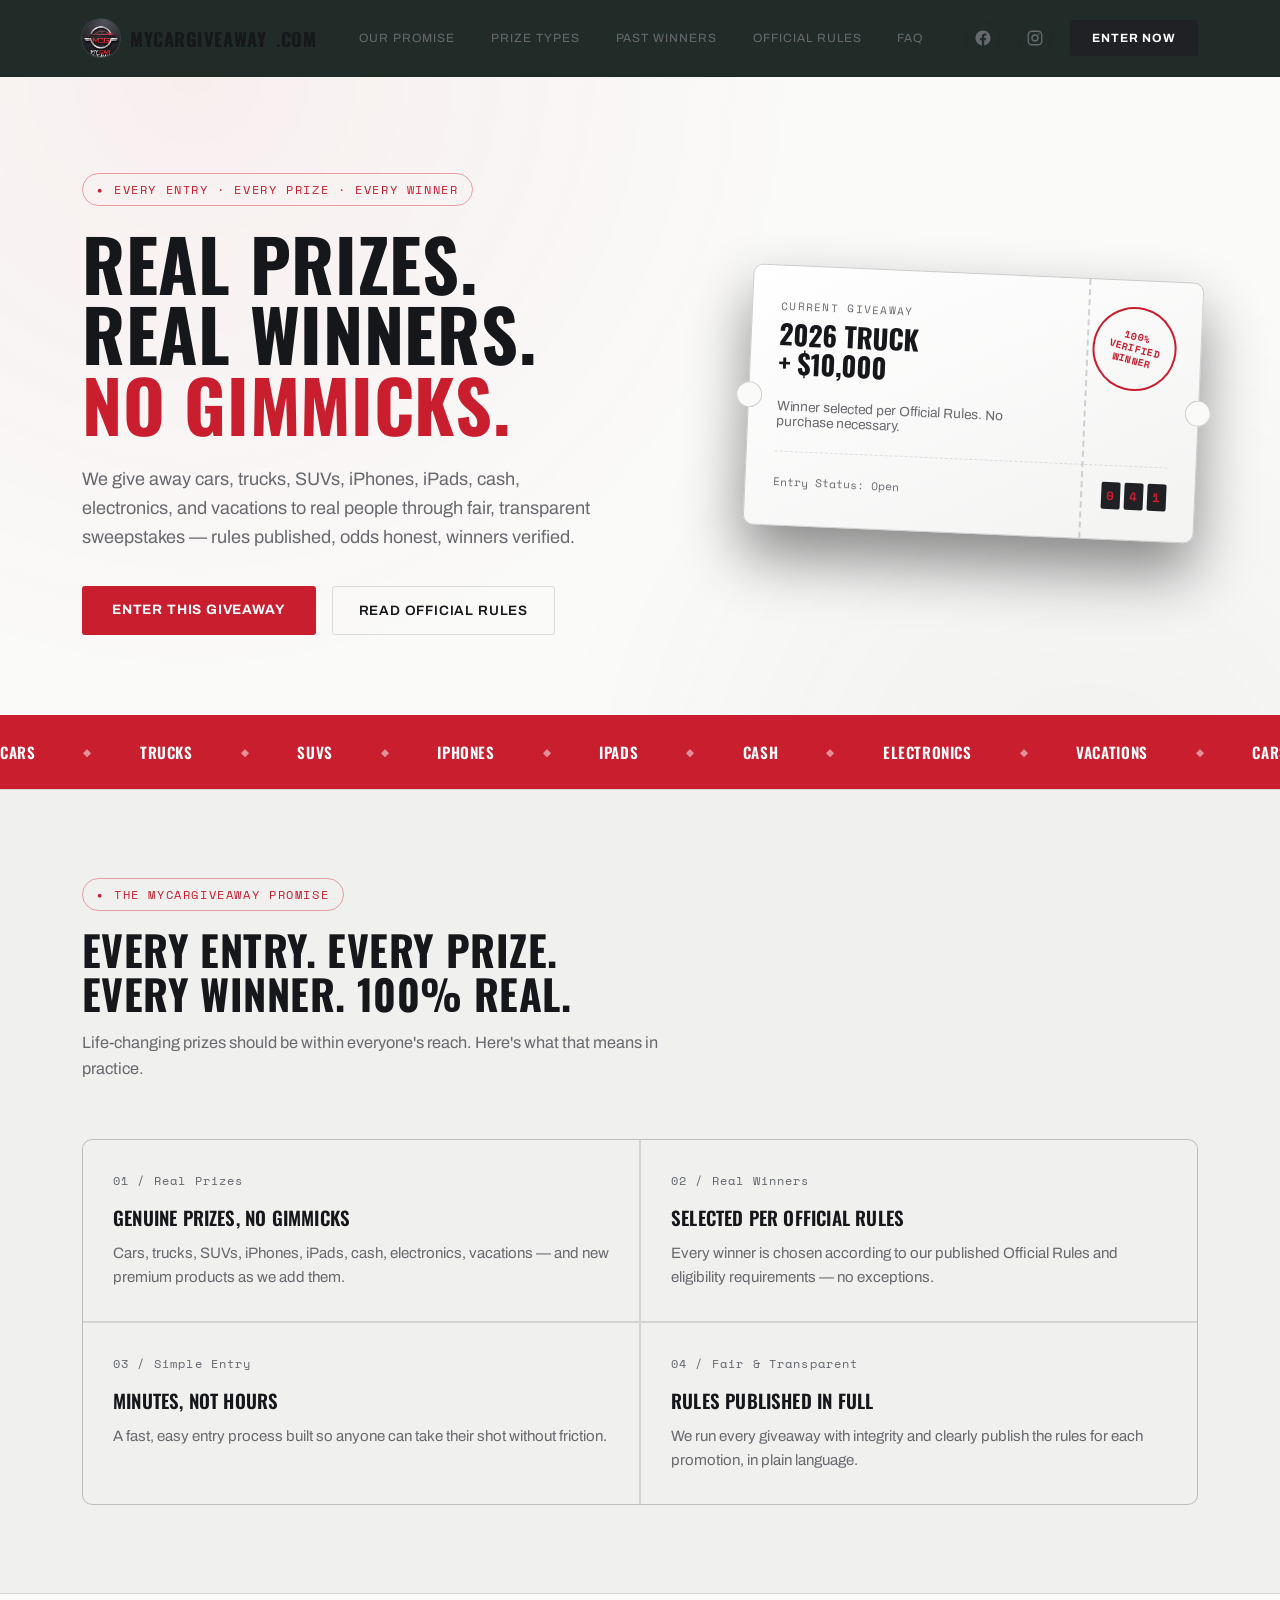
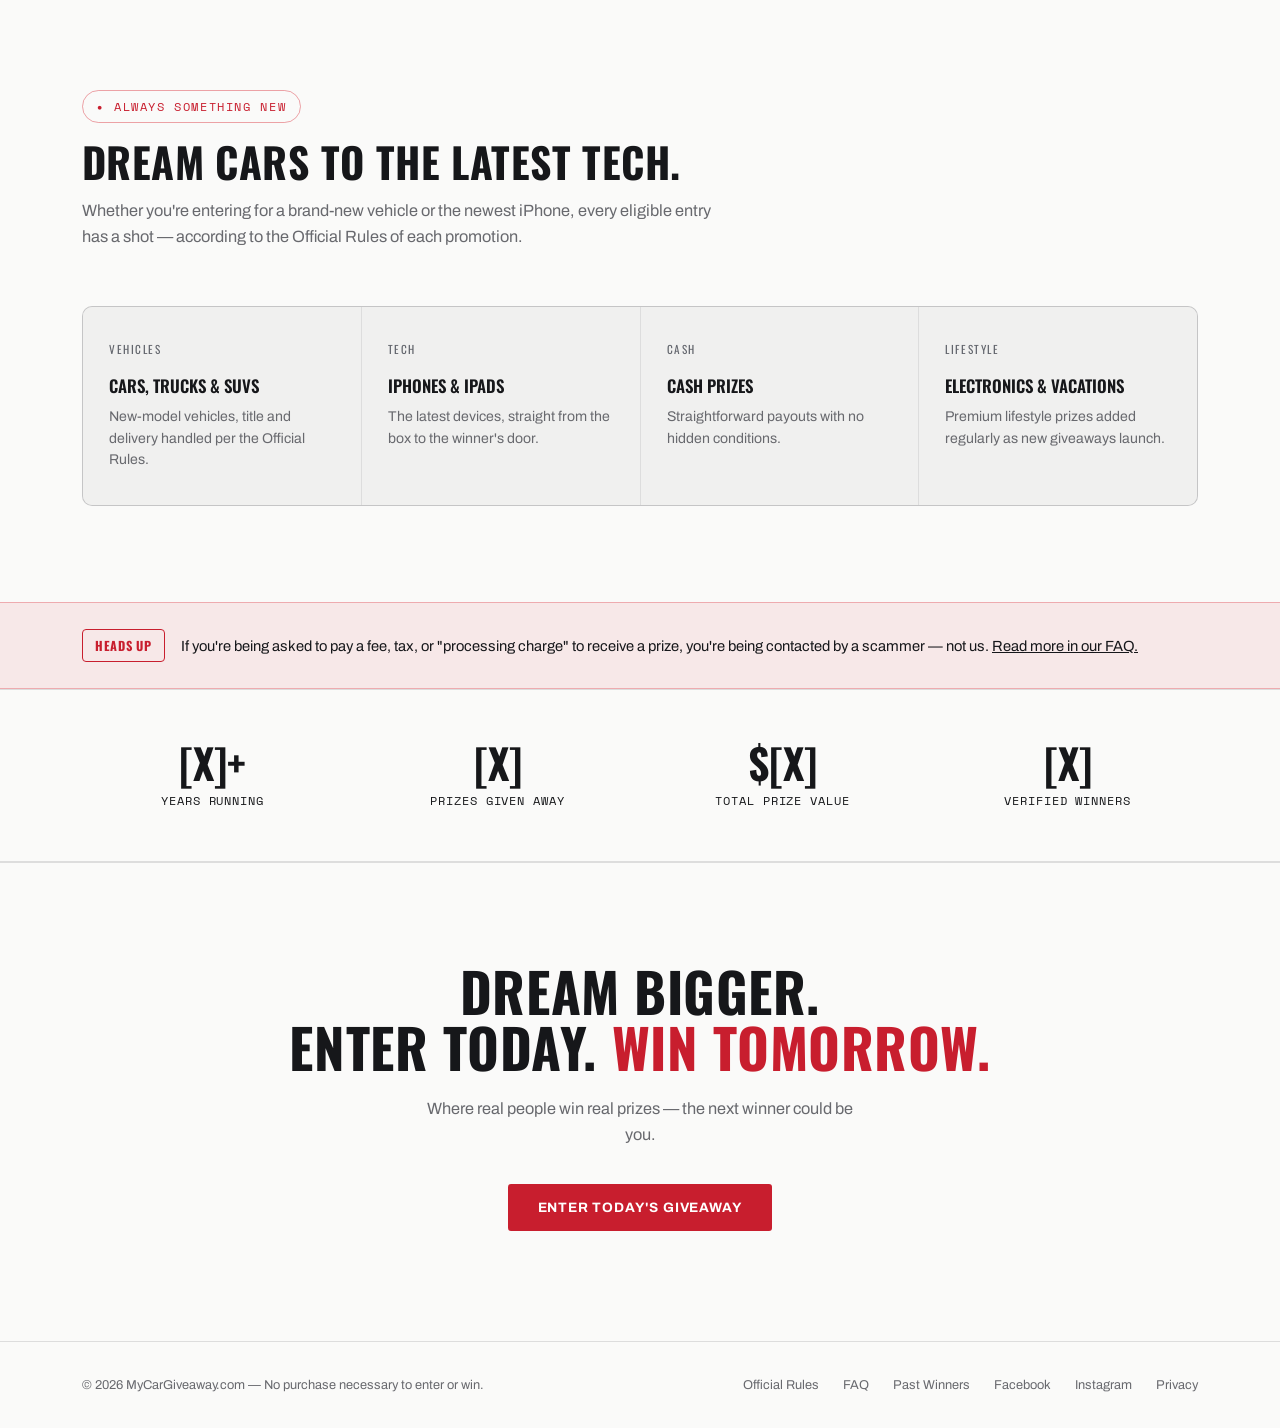
==== index.html @ fa11fb12 "Add files via upload" ====
<!DOCTYPE html>
<html lang="en">
<head>
<meta charset="UTF-8">
<meta name="viewport" content="width=device-width, initial-scale=1.0">
<title>MyCarGiveaway.com — Real Prizes. Real Winners.</title>
<link rel="preconnect" href="https://fonts.googleapis.com">
<link rel="preconnect" href="https://fonts.gstatic.com" crossorigin>
<link href="https://fonts.googleapis.com/css2?family=Oswald:wght@400;500;600;700&family=Archivo:ital,wght@0,400;0,500;0,600;0,700;1,600&family=Space+Mono:wght@400;700&display=swap" rel="stylesheet">
<link rel="stylesheet" href="style.css">
</head>
<body>

<header>
  <nav class="wrap">
    <div class="logo"><img src="logo.jpeg" alt="MyCarGiveaway.com" class="logo-img">MyCarGiveaway<span style="color:var(--brass-bright)">.com</span></div>
    <div class="navlinks">
      <a href="#promise">Our Promise</a>
      <a href="#prizes">Prize Types</a>
      <a href="past-winners.html">Past Winners</a>
      <a href="official-rules.html">Official Rules</a>
      <a href="faq.html">FAQ</a>
    </div>
    <div style="display:flex; align-items:center; gap:18px;">
      <a class="fb-icon" href="https://www.facebook.com/mycargiveaway" target="_blank" rel="noopener" aria-label="MyCarGiveaway on Facebook">
      <svg width="18" height="18" viewBox="0 0 24 24" fill="currentColor" aria-hidden="true"><path d="M22 12.06C22 6.53 17.52 2.04 12 2.04S2 6.53 2 12.06c0 5 3.66 9.15 8.44 9.94v-7.03H7.9v-2.91h2.54V9.85c0-2.51 1.49-3.9 3.77-3.9 1.09 0 2.24.2 2.24.2v2.46h-1.26c-1.24 0-1.63.77-1.63 1.56v1.87h2.78l-.44 2.91h-2.34V22c4.78-.79 8.44-4.94 8.44-9.94z"/></svg>
    </a>
      <a class="fb-icon" href="https://www.instagram.com/mycargiveaway" target="_blank" rel="noopener" aria-label="MyCarGiveaway on Instagram">
      <svg width="18" height="18" viewBox="0 0 24 24" fill="none" stroke="currentColor" stroke-width="1.8" aria-hidden="true"><rect x="3" y="3" width="18" height="18" rx="5"/><circle cx="12" cy="12" r="4"/><circle cx="17.2" cy="6.8" r="1" fill="currentColor" stroke="none"/></svg>
    </a>
      <a class="navcta" href="#enter">Enter Now</a>
    </div>
  </nav>
</header>

<section class="hero">
  <div class="wrap hero-grid">
    <div>
      <div class="eyebrow">Every entry · Every prize · Every winner</div>
      <h1 class="display">Real prizes.<br>Real winners.<br><em>No gimmicks.</em></h1>
      <p class="lede">We give away cars, trucks, SUVs, iPhones, iPads, cash, electronics, and vacations to real people through fair, transparent sweepstakes — rules published, odds honest, winners verified.</p>
      <div class="hero-ctas">
        <a class="btn-primary" href="#enter">Enter This Giveaway</a>
        <a class="btn-ghost" href="official-rules.html">Read Official Rules</a>
      </div>
    </div>

    <div class="ticket">
      <div class="perf"></div>
      <div class="ticket-top">
        <div>
          <span class="ticket-label">Current Giveaway</span>
          <div class="ticket-prize">2026 Truck<br>+ $10,000</div>
        </div>
      </div>
      <div class="ticket-stamp">100%<br>Verified<br>Winner</div>
      <p class="ticket-sub">Winner selected per Official Rules. No purchase necessary.</p>
      <div class="ticket-meta">
        <span>Entry Status: Open</span>
        <div class="odo"><span>0</span><span>4</span><span>1</span></div>
      </div>
    </div>
  </div>
</section>

<div class="strip" aria-hidden="true">
  <div class="strip-track">
    <span>Cars</span><span>Trucks</span><span>SUVs</span><span>iPhones</span><span>iPads</span><span>Cash</span><span>Electronics</span><span>Vacations</span>
    <span>Cars</span><span>Trucks</span><span>SUVs</span><span>iPhones</span><span>iPads</span><span>Cash</span><span>Electronics</span><span>Vacations</span>
  </div>
</div>

<section class="promise" id="promise">
  <div class="wrap">
    <div class="section-head">
      <div class="eyebrow">The MyCarGiveaway Promise</div>
      <h2 class="display">Every entry. Every prize.<br>Every winner. 100% real.</h2>
      <p>Life-changing prizes should be within everyone's reach. Here's what that means in practice.</p>
    </div>

    <div class="stub-grid">
      <div class="stub">
        <span class="stub-num">01 / Real Prizes</span>
        <h3>Genuine prizes, no gimmicks</h3>
        <p>Cars, trucks, SUVs, iPhones, iPads, cash, electronics, vacations — and new premium products as we add them.</p>
      </div>
      <div class="stub">
        <span class="stub-num">02 / Real Winners</span>
        <h3>Selected per Official Rules</h3>
        <p>Every winner is chosen according to our published Official Rules and eligibility requirements — no exceptions.</p>
      </div>
      <div class="stub">
        <span class="stub-num">03 / Simple Entry</span>
        <h3>Minutes, not hours</h3>
        <p>A fast, easy entry process built so anyone can take their shot without friction.</p>
      </div>
      <div class="stub">
        <span class="stub-num">04 / Fair & Transparent</span>
        <h3>Rules published in full</h3>
        <p>We run every giveaway with integrity and clearly publish the rules for each promotion, in plain language.</p>
      </div>
    </div>
  </div>
</section>

<section class="prizes" id="prizes">
  <div class="wrap">
    <div class="section-head">
      <div class="eyebrow">Always Something New</div>
      <h2 class="display">Dream cars to the latest tech.</h2>
      <p>Whether you're entering for a brand-new vehicle or the newest iPhone, every eligible entry has a shot — according to the Official Rules of each promotion.</p>
    </div>

    <div class="prize-grid">
      <div class="prize-card"><span class="glyph">Vehicles</span><h4>Cars, Trucks & SUVs</h4><p>New-model vehicles, title and delivery handled per the Official Rules.</p></div>
      <div class="prize-card"><span class="glyph">Tech</span><h4>iPhones & iPads</h4><p>The latest devices, straight from the box to the winner's door.</p></div>
      <div class="prize-card"><span class="glyph">Cash</span><h4>Cash Prizes</h4><p>Straightforward payouts with no hidden conditions.</p></div>
      <div class="prize-card"><span class="glyph">Lifestyle</span><h4>Electronics & Vacations</h4><p>Premium lifestyle prizes added regularly as new giveaways launch.</p></div>
    </div>
  </div>
</section>

<div class="scam-banner">
  <div class="wrap">
    <span class="badge">Heads up</span>
    <p>If you're being asked to pay a fee, tax, or "processing charge" to receive a prize, you're being contacted by a scammer — not us. <a href="faq.html">Read more in our FAQ.</a></p>
  </div>
</div>

<section class="stats">
  <div class="wrap stats-grid">
    <div><div class="stat-num">[X]+</div><div class="stat-label">Years running</div></div>
    <div><div class="stat-num">[X]</div><div class="stat-label">Prizes given away</div></div>
    <div><div class="stat-num">$[X]</div><div class="stat-label">Total prize value</div></div>
    <div><div class="stat-num">[X]</div><div class="stat-label">Verified winners</div></div>
  </div>
</section>

<section class="close-cta" id="enter">
  <div class="wrap">
    <h2 class="display">Dream bigger.<br>Enter today. <em>Win tomorrow.</em></h2>
    <p>Where real people win real prizes — the next winner could be you.</p>
    <a class="btn-primary" href="#">Enter Today's Giveaway</a>
  </div>
</section>

<footer id="rules">
  <div class="wrap footer-row">
    <span>© 2026 MyCarGiveaway.com — No purchase necessary to enter or win.</span>
    <div class="footer-links">
      <a href="official-rules.html">Official Rules</a>
      <a href="faq.html">FAQ</a>
      <a href="past-winners.html">Past Winners</a>
      <a href="https://www.facebook.com/mycargiveaway" target="_blank" rel="noopener">Facebook</a>
      <a href="https://www.instagram.com/mycargiveaway" target="_blank" rel="noopener">Instagram</a>
      <a href="#">Privacy</a>
    </div>
  </div>
</footer>

</body>
</html>
---- style.css ----
:root{
    --bg:#FAFAF9;
    --bg-alt:#F0F0EF;
    --surface:#FFFFFF;
    --ink:#16171A;
    --steel:#63666D;
    --charcoal:#1F2124;
    --accent:#C81E2E;
    --on-accent:#FFFFFF;
    --muted:#68696E;
    --line: rgba(22,23,26,0.12);
  }
  *{box-sizing:border-box; margin:0; padding:0;}
  html{scroll-behavior:smooth;}
  body{
    background:var(--bg);
    color:var(--ink);
    font-family:'Archivo', sans-serif;
    -webkit-font-smoothing:antialiased;
    overflow-x:hidden;
  }
  @media (prefers-reduced-motion: reduce){
    *{animation-duration:0.01ms !important; animation-iteration-count:1 !important; transition-duration:0.01ms !important;}
  }

  .display{
    font-family:'Oswald', sans-serif;
    text-transform:uppercase;
    letter-spacing:0.01em;
  }
  .mono{ font-family:'Space Mono', monospace; letter-spacing:0.02em; }

  a{color:inherit;}
  .wrap{ max-width:1180px; margin:0 auto; padding:0 32px; }

  /* ===== background texture ===== */
  body::before{
    content:"";
    position:fixed; inset:0;
    background-image:
      radial-gradient(circle at 15% 8%, rgba(200,30,46,0.05), transparent 45%),
      radial-gradient(circle at 85% 90%, rgba(99,102,109,0.06), transparent 40%);
    pointer-events:none;
    z-index:0;
  }

  /* ===== nav ===== */
  header{
    position:sticky; top:0; z-index:50;
    background:rgba(15,27,23,0.92);
    backdrop-filter:blur(6px);
    border-bottom:1px solid var(--line);
  }
  nav.wrap{
    display:flex; align-items:center; justify-content:space-between;
    height:76px;
  }
  .logo{
    display:flex; align-items:center; gap:10px;
    font-family:'Oswald', sans-serif;
    font-weight:700; font-size:1.15rem;
    text-transform:uppercase; letter-spacing:0.03em;
  }
  .logo .dot{
    width:9px; height:9px; border-radius:50%;
    background:var(--accent);
    box-shadow:0 0 10px var(--accent);
  }
  .logo-img{
    width:38px; height:38px; border-radius:50%;
    object-fit:cover;
    box-shadow:0 0 0 1px rgba(99,102,109,0.35);
  }
  .navlinks{ display:flex; gap:36px; font-size:0.88rem; }
  .navlinks a{
    text-decoration:none; color:var(--muted);
    text-transform:uppercase; letter-spacing:0.08em; font-size:0.75rem;
    transition:color 0.2s;
  }
  .navlinks a:hover, .navlinks a:focus-visible{ color:var(--accent); }
  .navcta{
    background:var(--charcoal); color:var(--on-accent);
    padding:11px 22px; border-radius:3px;
    font-weight:700; font-size:0.75rem;
    text-transform:uppercase; letter-spacing:0.08em;
    text-decoration:none;
    transition:background 0.2s, transform 0.2s;
  }
  .navcta:hover, .navcta:focus-visible{ background:var(--accent); transform:translateY(-1px); }
  .fb-icon{
    display:flex; align-items:center; justify-content:center;
    width:34px; height:34px; border-radius:50%;
    color:var(--muted);
    border:1px solid var(--line);
    transition:color 0.2s, border-color 0.2s;
  }
  .fb-icon:hover, .fb-icon:focus-visible{ color:var(--accent); border-color:var(--accent); }

  @media (max-width:820px){ .navlinks{ display:none; } }

  /* ===== hero ===== */
  .hero{
    position:relative; z-index:1;
    padding:96px 0 80px;
  }
  .hero-grid{
    display:grid; grid-template-columns:1.15fr 0.85fr; gap:56px; align-items:center;
  }
  @media (max-width:900px){ .hero-grid{ grid-template-columns:1fr; } }

  .eyebrow{
    display:inline-flex; align-items:center; gap:10px;
    font-family:'Space Mono', monospace; font-size:0.72rem;
    color:var(--accent); text-transform:uppercase; letter-spacing:0.14em;
    margin-bottom:22px;
    border:1px solid rgba(216,30,44,0.4);
    padding:7px 14px; border-radius:999px;
  }
  .eyebrow::before{ content:"●"; font-size:0.55rem; color:var(--accent); }

  h1.display{
    font-size:clamp(2.6rem, 5.6vw, 4.6rem);
    line-height:0.98;
    font-weight:700;
    margin-bottom:26px;
  }
  h1.display em{
    font-style:normal; color:var(--accent);
  }
  .hero p.lede{
    font-size:1.13rem; line-height:1.6; color:var(--muted);
    max-width:52ch; margin-bottom:34px;
  }
  .hero-ctas{ display:flex; gap:16px; flex-wrap:wrap; }
  .btn-primary{
    background:var(--accent); color:var(--on-accent);
    padding:16px 30px; border-radius:3px; font-weight:700;
    text-decoration:none; text-transform:uppercase; letter-spacing:0.06em; font-size:0.85rem;
    display:inline-block; transition:transform 0.2s, box-shadow 0.2s;
    box-shadow:0 0 0 rgba(237,239,241,0);
  }
  .btn-primary:hover, .btn-primary:focus-visible{ transform:translateY(-2px); box-shadow:0 10px 24px rgba(237,239,241,0.18); }
  .btn-ghost{
    border:1px solid var(--line); color:var(--ink);
    padding:16px 26px; border-radius:3px; font-weight:600;
    text-decoration:none; text-transform:uppercase; letter-spacing:0.06em; font-size:0.85rem;
    display:inline-block; transition:border-color 0.2s, color 0.2s;
  }
  .btn-ghost:hover, .btn-ghost:focus-visible{ border-color:var(--accent); color:var(--accent); }

  /* ===== ticket stub (signature element) ===== */
  .ticket{
    position:relative;
    background:linear-gradient(155deg, var(--surface), #F3F3F2);
    border:1px solid rgba(99,102,109,0.3);
    border-radius:10px;
    padding:30px 28px;
    transform:rotate(2.5deg);
    box-shadow:0 30px 60px rgba(0,0,0,0.45);
  }
  .ticket::before, .ticket::after{
    content:"";
    position:absolute; top:50%; transform:translateY(-50%);
    width:26px; height:26px; border-radius:50%;
    background:var(--bg);
    box-shadow:inset 0 0 0 1px rgba(99,102,109,0.3);
  }
  .ticket::before{ left:-13px; }
  .ticket::after{ right:-13px; }
  .ticket .perf{
    position:absolute; top:0; bottom:0; right:112px;
    border-left:2px dashed rgba(99,102,109,0.28);
  }
  .ticket-top{
    display:flex; justify-content:space-between; align-items:flex-start;
    margin-bottom:18px; padding-right:110px;
  }
  .ticket-label{ font-family:'Space Mono',monospace; font-size:0.68rem; color:var(--muted); text-transform:uppercase; letter-spacing:0.12em; }
  .ticket-prize{
    font-family:'Oswald', sans-serif; text-transform:uppercase;
    font-size:1.7rem; font-weight:700; line-height:1.05; margin:6px 0 4px;
    padding-right:110px;
  }
  .ticket-sub{ font-size:0.85rem; color:var(--muted); padding-right:110px; margin-bottom:22px; }
  .ticket-stamp{
    position:absolute; top:26px; right:24px; width:84px; height:84px;
    border:2px solid var(--accent); border-radius:50%;
    display:flex; align-items:center; justify-content:center; text-align:center;
    transform:rotate(12deg);
    color:var(--accent); font-family:'Space Mono',monospace;
    font-size:0.62rem; font-weight:700; text-transform:uppercase; letter-spacing:0.05em;
    line-height:1.2;
  }
  .ticket-meta{
    display:flex; justify-content:space-between; align-items:center;
    border-top:1px dashed var(--line); padding-top:16px;
    font-family:'Space Mono', monospace; font-size:0.7rem; color:var(--muted);
  }
  .ticket-meta .odo{
    display:flex; gap:4px;
  }
  .odo span{
    background:var(--charcoal); color:var(--accent);
    padding:4px 6px; border-radius:2px; font-weight:700; font-size:0.78rem;
    min-width:16px; text-align:center;
  }

  /* ===== promise section ===== */
  .promise{
    position:relative; z-index:1;
    padding:88px 0;
    border-top:1px solid var(--line);
    border-bottom:1px solid var(--line);
    background:var(--bg-alt);
  }
  .section-head{ max-width:640px; margin-bottom:56px; }
  .section-head .eyebrow{ margin-bottom:16px; }
  .section-head h2{
    font-size:clamp(1.9rem, 3.4vw, 2.6rem); line-height:1.08; margin-bottom:14px;
  }
  .section-head p{ color:var(--muted); font-size:1.02rem; line-height:1.6; }

  .stub-grid{
    display:grid; grid-template-columns:repeat(2, 1fr); gap:2px;
    background:var(--line);
    border:1px solid var(--line);
    border-radius:10px; overflow:hidden;
  }
  @media (max-width:760px){ .stub-grid{ grid-template-columns:1fr; } }

  .stub{
    background:var(--bg-alt);
    padding:32px 30px;
    position:relative;
  }
  .stub-num{
    font-family:'Space Mono', monospace; font-size:0.72rem; color:var(--steel);
    letter-spacing:0.1em; margin-bottom:14px; display:block;
  }
  .stub h3{
    font-family:'Oswald', sans-serif; text-transform:uppercase; font-weight:600;
    font-size:1.18rem; margin-bottom:10px; letter-spacing:0.01em;
  }
  .stub p{ color:var(--muted); font-size:0.94rem; line-height:1.6; }

  /* ===== live strip ===== */
  .strip{
    position:relative; z-index:1;
    padding:26px 0;
    background:var(--accent);
    color:var(--on-accent);
    overflow:hidden;
    white-space:nowrap;
  }
  .strip-track{
    display:inline-flex; gap:48px;
    animation:scroll 26s linear infinite;
    font-family:'Oswald', sans-serif; text-transform:uppercase;
    font-weight:600; font-size:0.95rem; letter-spacing:0.04em;
  }
  .strip-track span{ display:inline-flex; align-items:center; gap:14px; }
  .strip-track span::after{ content:"◆"; font-size:0.6rem; opacity:0.5; margin-left:34px; }
  @keyframes scroll{
    from{ transform:translateX(0); }
    to{ transform:translateX(-50%); }
  }

  /* ===== gallery / prize types ===== */
  .prizes{
    position:relative; z-index:1;
    padding:96px 0;
  }
  .prize-grid{
    display:grid; grid-template-columns:repeat(auto-fit, minmax(220px, 1fr));
    gap:1px; background:var(--line); border:1px solid var(--line); border-radius:10px; overflow:hidden;
  }
  .prize-card{
    background:var(--bg-alt); padding:34px 26px; text-align:left;
  }
  .prize-card .glyph{
    font-family:'Oswald', sans-serif; font-size:0.7rem; letter-spacing:0.14em;
    color:var(--steel); text-transform:uppercase; margin-bottom:16px; display:block;
  }
  .prize-card h4{
    font-family:'Oswald', sans-serif; text-transform:uppercase; font-weight:600;
    font-size:1.05rem; margin-bottom:8px;
  }
  .prize-card p{ color:var(--muted); font-size:0.88rem; line-height:1.55; }

  /* ===== CTA close ===== */
  .close-cta{
    position:relative; z-index:1;
    padding:100px 0 110px; text-align:center;
    border-top:1px solid var(--line);
  }
  .close-cta h2{
    font-size:clamp(2.1rem, 4.4vw, 3.4rem); line-height:1.04; margin-bottom:20px;
  }
  .close-cta h2 em{ font-style:normal; color:var(--accent); }
  .close-cta p{ color:var(--muted); max-width:48ch; margin:0 auto 36px; font-size:1.02rem; line-height:1.6; }

  footer{
    position:relative; z-index:1;
    border-top:1px solid var(--line);
    padding:36px 0; font-size:0.8rem; color:var(--muted);
  }
  .footer-row{ display:flex; justify-content:space-between; flex-wrap:wrap; gap:14px; align-items:center; }
  footer a{ text-decoration:none; color:var(--muted); }
  footer a:hover{ color:var(--accent); }
  .footer-links{ display:flex; gap:24px; }

/* ===== document pages (Rules / FAQ) ===== */
.doc-hero{
  position:relative; z-index:1;
  padding:64px 0 40px;
  border-bottom:1px solid var(--line);
}
.doc-hero .eyebrow{ margin-bottom:18px; }
.doc-hero h1{
  font-size:clamp(2rem, 4vw, 3rem); line-height:1.05; margin-bottom:14px;
}
.doc-hero p{ color:var(--muted); font-size:1rem; max-width:60ch; line-height:1.6; }
.doc-meta{
  display:flex; gap:24px; flex-wrap:wrap; margin-top:22px;
  font-family:'Space Mono', monospace; font-size:0.75rem; color:var(--accent);
  text-transform:uppercase; letter-spacing:0.06em;
}
.doc-body{
  position:relative; z-index:1;
  padding:56px 0 100px;
  display:grid; grid-template-columns:220px 1fr; gap:56px;
}
@media (max-width:820px){ .doc-body{ grid-template-columns:1fr; } }

.doc-toc{
  position:sticky; top:96px; align-self:start;
  border-left:1px solid var(--line); padding-left:20px;
}
.doc-toc span{
  display:block; font-family:'Space Mono',monospace; font-size:0.68rem;
  color:var(--steel); text-transform:uppercase; letter-spacing:0.1em; margin-bottom:14px;
}
.doc-toc a{
  display:block; text-decoration:none; color:var(--muted);
  font-size:0.86rem; line-height:2.1; transition:color 0.2s;
}
.doc-toc a:hover, .doc-toc a:focus-visible{ color:var(--accent); }
@media (max-width:820px){ .doc-toc{ position:static; border-left:none; padding-left:0; border-bottom:1px solid var(--line); padding-bottom:20px; } }

.doc-content h2{
  font-family:'Oswald', sans-serif; text-transform:uppercase; font-weight:600;
  font-size:1.3rem; letter-spacing:0.01em;
  margin:44px 0 14px; padding-top:8px;
  border-top:1px solid var(--line);
}
.doc-content h2:first-child{ margin-top:0; border-top:none; padding-top:0; }
.doc-content p{ color:var(--muted); font-size:0.98rem; line-height:1.75; margin-bottom:14px; }
.doc-content p strong{ color:var(--ink); }
.doc-content ul, .doc-content ol{ margin:0 0 14px 22px; color:var(--muted); font-size:0.98rem; line-height:1.75; }
.doc-content li{ margin-bottom:6px; }

.callout{
  border:1px solid rgba(216,30,44,0.4);
  background:rgba(216,30,44,0.07);
  border-radius:8px;
  padding:18px 20px;
  margin:20px 0;
  font-size:0.92rem; line-height:1.6; color:var(--ink);
}
.callout strong{ color:var(--accent); }

.doc-table{
  width:100%; border-collapse:collapse; margin:16px 0 24px;
  font-size:0.92rem;
}
.doc-table th, .doc-table td{
  text-align:left; padding:12px 14px; border-bottom:1px solid var(--line);
}
.doc-table th{
  font-family:'Space Mono', monospace; text-transform:uppercase; font-size:0.72rem;
  letter-spacing:0.08em; color:var(--steel); font-weight:700;
}
.doc-table td{ color:var(--muted); }

.faq-item{
  border-bottom:1px solid var(--line);
  padding:22px 0;
}
.faq-item:first-child{ padding-top:0; }
.faq-item h2{ margin:0 0 10px; border-top:none; padding-top:0; }
.faq-item p{ margin-bottom:0; }

.placeholder-note{
  margin-top:60px; padding:20px 22px;
  border:1px dashed rgba(99,102,109,0.35); border-radius:8px;
  font-family:'Space Mono', monospace; font-size:0.78rem; line-height:1.7;
  color:var(--muted);
}
.placeholder-note strong{ color:var(--accent); }

/* ===== stats bar ===== */
.stats{
  position:relative; z-index:1;
  padding:52px 0;
  border-top:1px solid var(--line);
  border-bottom:1px solid var(--line);
  background:var(--ink-2);
}
.stats-grid{
  display:grid; grid-template-columns:repeat(4, 1fr); gap:24px; text-align:center;
}
@media (max-width:760px){ .stats-grid{ grid-template-columns:repeat(2, 1fr); } }
.stat-num{
  font-family:'Oswald', sans-serif; font-weight:700; font-size:clamp(1.8rem, 3.5vw, 2.6rem);
  color:var(--brass-bright); line-height:1;
}
.stat-label{
  font-family:'Space Mono', monospace; font-size:0.72rem; color:var(--cream-dim);
  text-transform:uppercase; letter-spacing:0.08em; margin-top:8px;
}

/* ===== scam warning banner ===== */
.scam-banner{
  position:relative; z-index:1;
  padding:26px 0;
  background:rgba(216,30,44,0.08);
  border-top:1px solid rgba(216,30,44,0.3);
  border-bottom:1px solid rgba(216,30,44,0.3);
}
.scam-banner .wrap{
  display:flex; align-items:center; gap:16px; flex-wrap:wrap;
}
.scam-banner .badge{
  font-family:'Oswald', sans-serif; text-transform:uppercase; font-weight:700;
  font-size:0.78rem; letter-spacing:0.06em; color:var(--accent);
  border:1px solid var(--accent); border-radius:4px; padding:6px 12px;
  flex-shrink:0;
}
.scam-banner p{ color:var(--cream); font-size:0.92rem; line-height:1.5; margin:0; }
.scam-banner a{ color:var(--brass-bright); text-decoration:underline; }

/* ===== past winners ===== */
.winners-grid{
  display:grid; grid-template-columns:repeat(auto-fit, minmax(260px, 1fr));
  gap:1px; background:var(--line); border:1px solid var(--line); border-radius:10px; overflow:hidden;
}
.winner-card{ background:var(--ink-2); padding:30px 26px; }
.winner-card .badge{
  display:inline-block; font-family:'Space Mono', monospace; font-size:0.68rem;
  color:var(--accent); border:1px solid rgba(216,30,44,0.4); border-radius:999px;
  padding:4px 10px; margin-bottom:16px; text-transform:uppercase; letter-spacing:0.08em;
}
.winner-card h4{
  font-family:'Oswald', sans-serif; text-transform:uppercase; font-weight:600;
  font-size:1.1rem; margin-bottom:6px;
}
.winner-card .prize{ color:var(--brass-bright); font-size:0.92rem; margin-bottom:4px; }
.winner-card .loc{ color:var(--cream-dim); font-size:0.85rem; font-family:'Space Mono', monospace; }
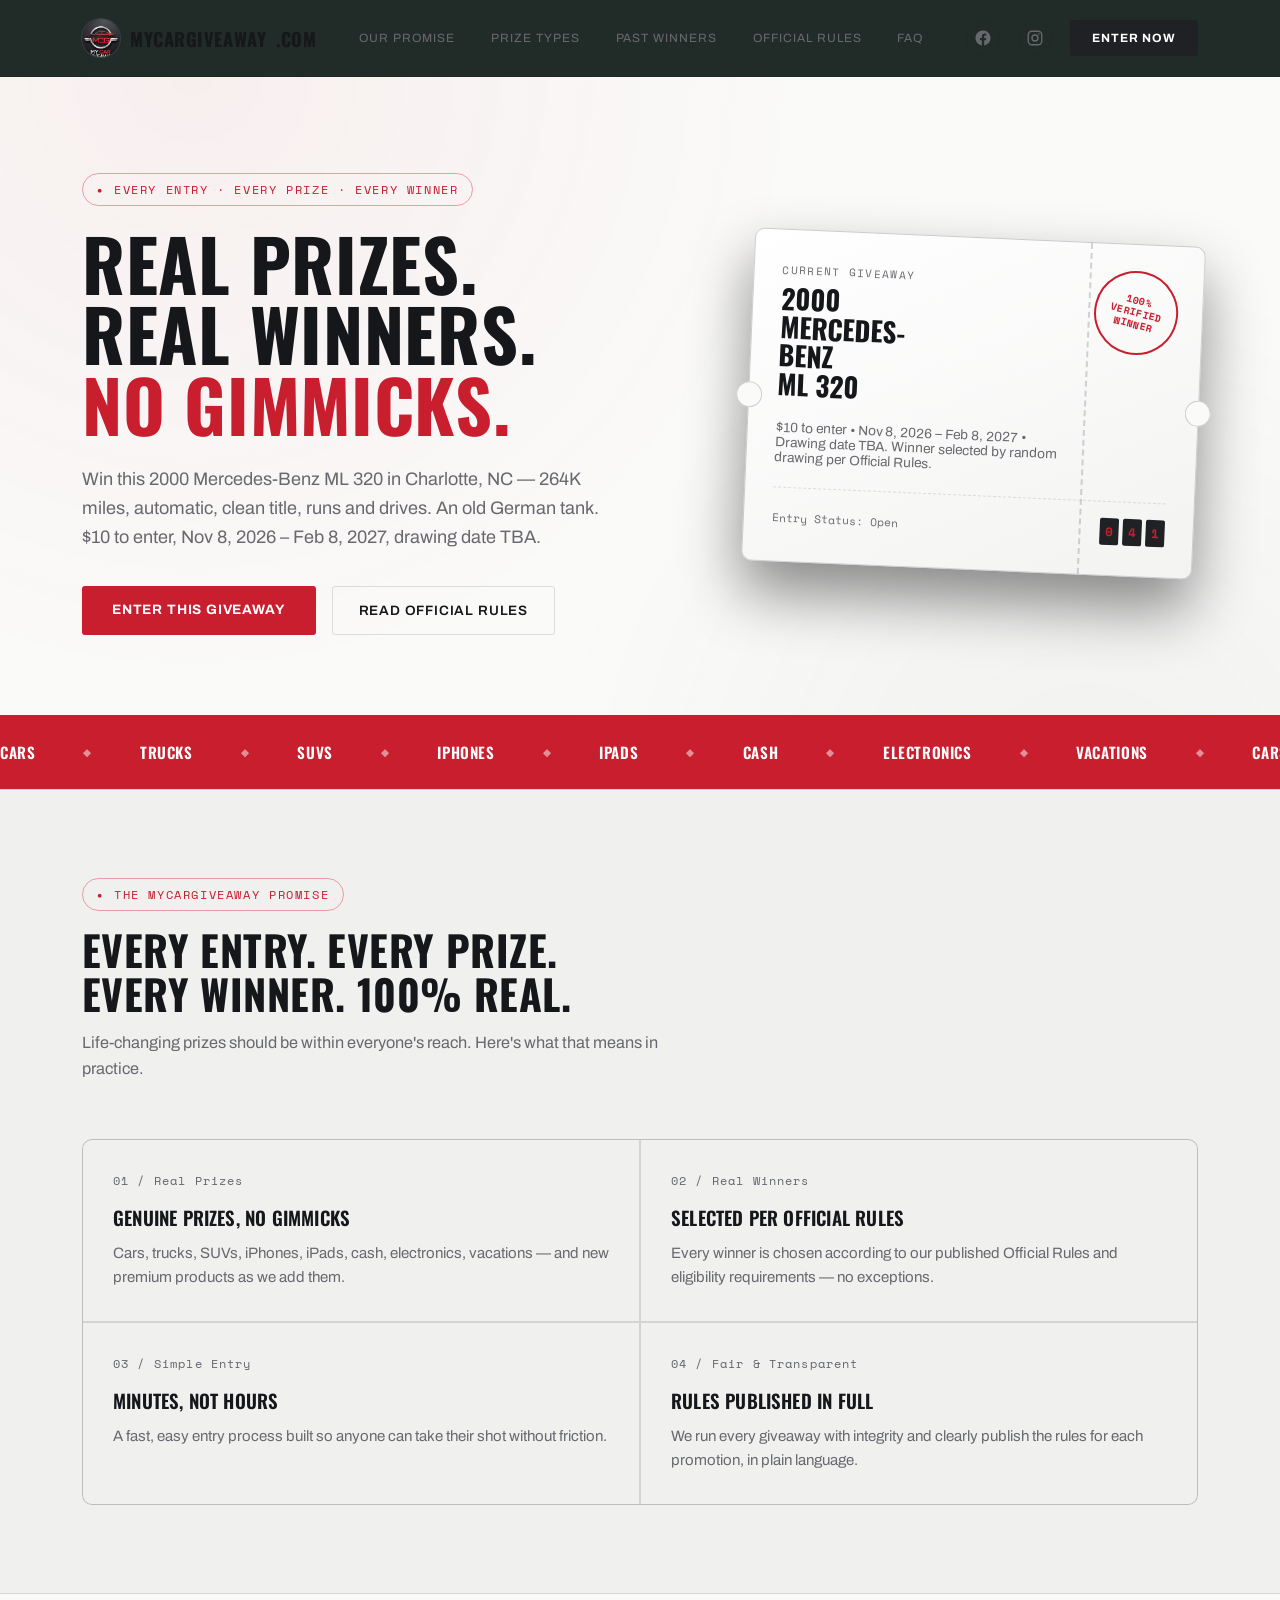
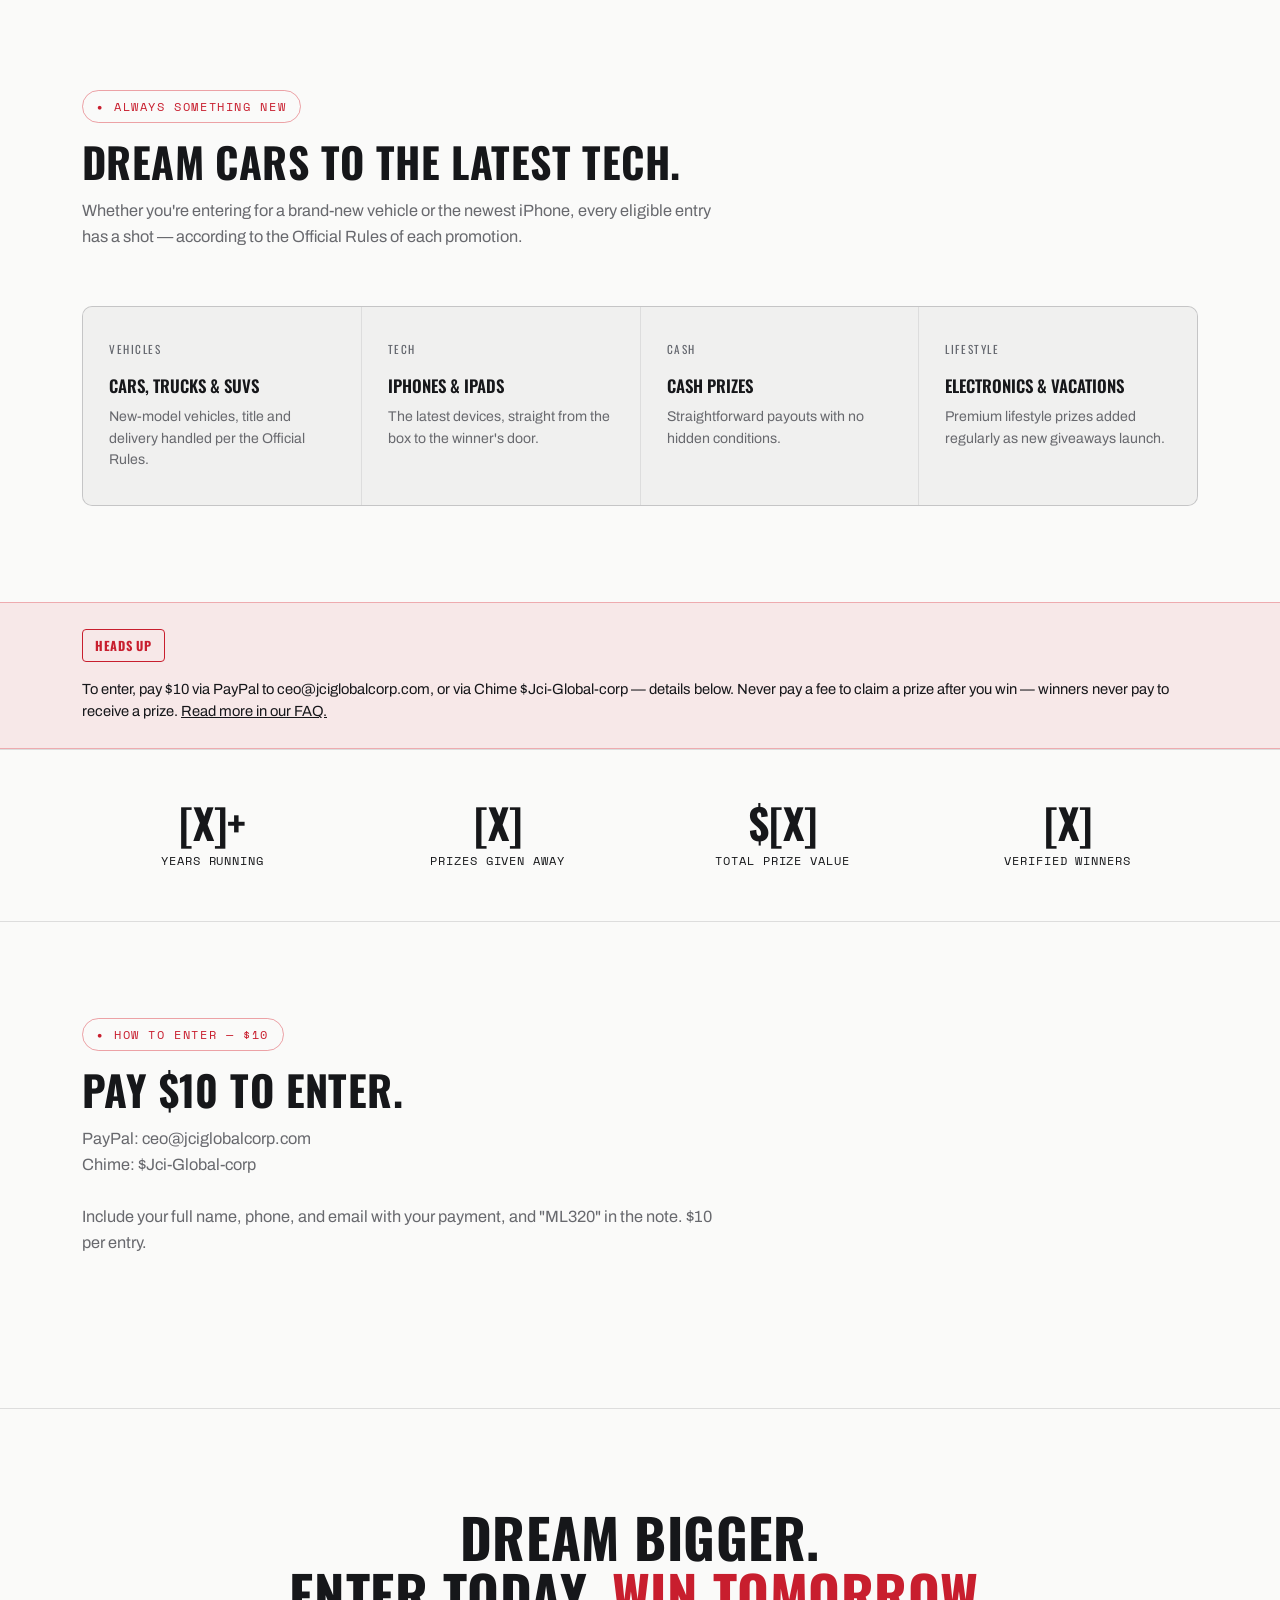
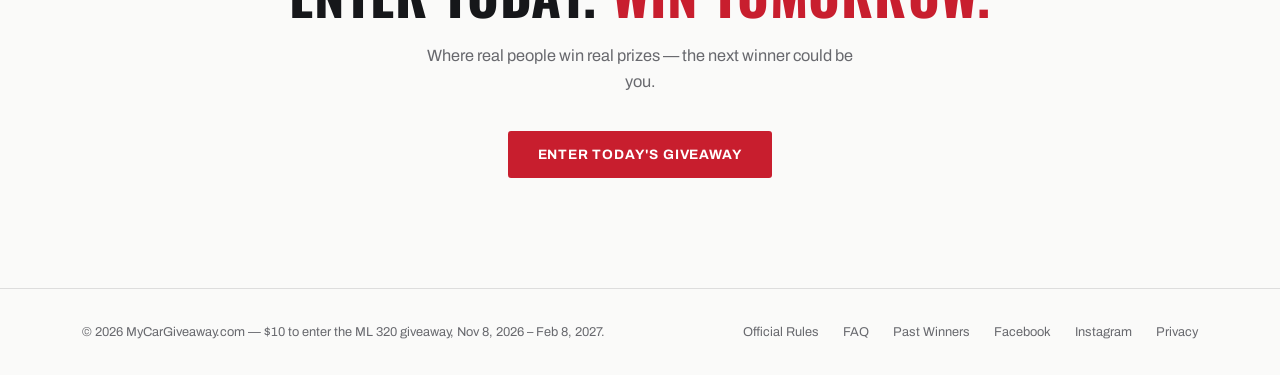
==== commit 1742d516: "Update ML320 giveaway: $10 entry via PayPal and Chime, Nov 8 2026 - Feb 8 2027" ====
--- a/index.html
+++ b/index.html
@@ -38,7 +38,7 @@
     <div>
       <div class="eyebrow">Every entry · Every prize · Every winner</div>
       <h1 class="display">Real prizes.<br>Real winners.<br><em>No gimmicks.</em></h1>
-      <p class="lede">We give away cars, trucks, SUVs, iPhones, iPads, cash, electronics, and vacations to real people through fair, transparent sweepstakes — rules published, odds honest, winners verified.</p>
+      <p class="lede">Win this 2000 Mercedes-Benz ML 320 in Charlotte, NC — 264K miles, automatic, clean title, runs and drives. An old German tank. $10 to enter, Nov 8, 2026 – Feb 8, 2027, drawing date TBA.</p>
       <div class="hero-ctas">
         <a class="btn-primary" href="#enter">Enter This Giveaway</a>
         <a class="btn-ghost" href="official-rules.html">Read Official Rules</a>
@@ -50,11 +50,11 @@
       <div class="ticket-top">
         <div>
           <span class="ticket-label">Current Giveaway</span>
-          <div class="ticket-prize">2026 Truck<br>+ $10,000</div>
+          <div class="ticket-prize">2000 Mercedes-Benz<br>ML 320</div>
         </div>
       </div>
       <div class="ticket-stamp">100%<br>Verified<br>Winner</div>
-      <p class="ticket-sub">Winner selected per Official Rules. No purchase necessary.</p>
+      <p class="ticket-sub">$10 to enter • Nov 8, 2026 – Feb 8, 2027 • Drawing date TBA. Winner selected by random drawing per Official Rules.</p>
       <div class="ticket-meta">
         <span>Entry Status: Open</span>
         <div class="odo"><span>0</span><span>4</span><span>1</span></div>
@@ -123,7 +123,7 @@
 <div class="scam-banner">
   <div class="wrap">
     <span class="badge">Heads up</span>
-    <p>If you're being asked to pay a fee, tax, or "processing charge" to receive a prize, you're being contacted by a scammer — not us. <a href="faq.html">Read more in our FAQ.</a></p>
+    <p>To enter, pay $10 via PayPal to ceo@jciglobalcorp.com, or via Chime $Jci-Global-corp — details below. Never pay a fee to claim a prize after you win — winners never pay to receive a prize. <a href="faq.html">Read more in our FAQ.</a></p>
   </div>
 </div>
 
@@ -133,6 +133,17 @@
     <div><div class="stat-num">[X]</div><div class="stat-label">Prizes given away</div></div>
     <div><div class="stat-num">$[X]</div><div class="stat-label">Total prize value</div></div>
     <div><div class="stat-num">[X]</div><div class="stat-label">Verified winners</div></div>
+  </div>
+</section>
+
+
+<section class="prizes" id="pay">
+  <div class="wrap">
+    <div class="section-head">
+      <div class="eyebrow">How to enter — $10</div>
+      <h2 class="display">Pay $10 to enter.</h2>
+      <p>PayPal: ceo@jciglobalcorp.com<br>Chime: $Jci-Global-corp<br><br>Include your full name, phone, and email with your payment, and "ML320" in the note. $10 per entry.</p>
+    </div>
   </div>
 </section>
 
@@ -146,7 +157,7 @@
 
 <footer id="rules">
   <div class="wrap footer-row">
-    <span>© 2026 MyCarGiveaway.com — No purchase necessary to enter or win.</span>
+    <span>© 2026 MyCarGiveaway.com — $10 to enter the ML 320 giveaway, Nov 8, 2026 – Feb 8, 2027.</span>
     <div class="footer-links">
       <a href="official-rules.html">Official Rules</a>
       <a href="faq.html">FAQ</a>
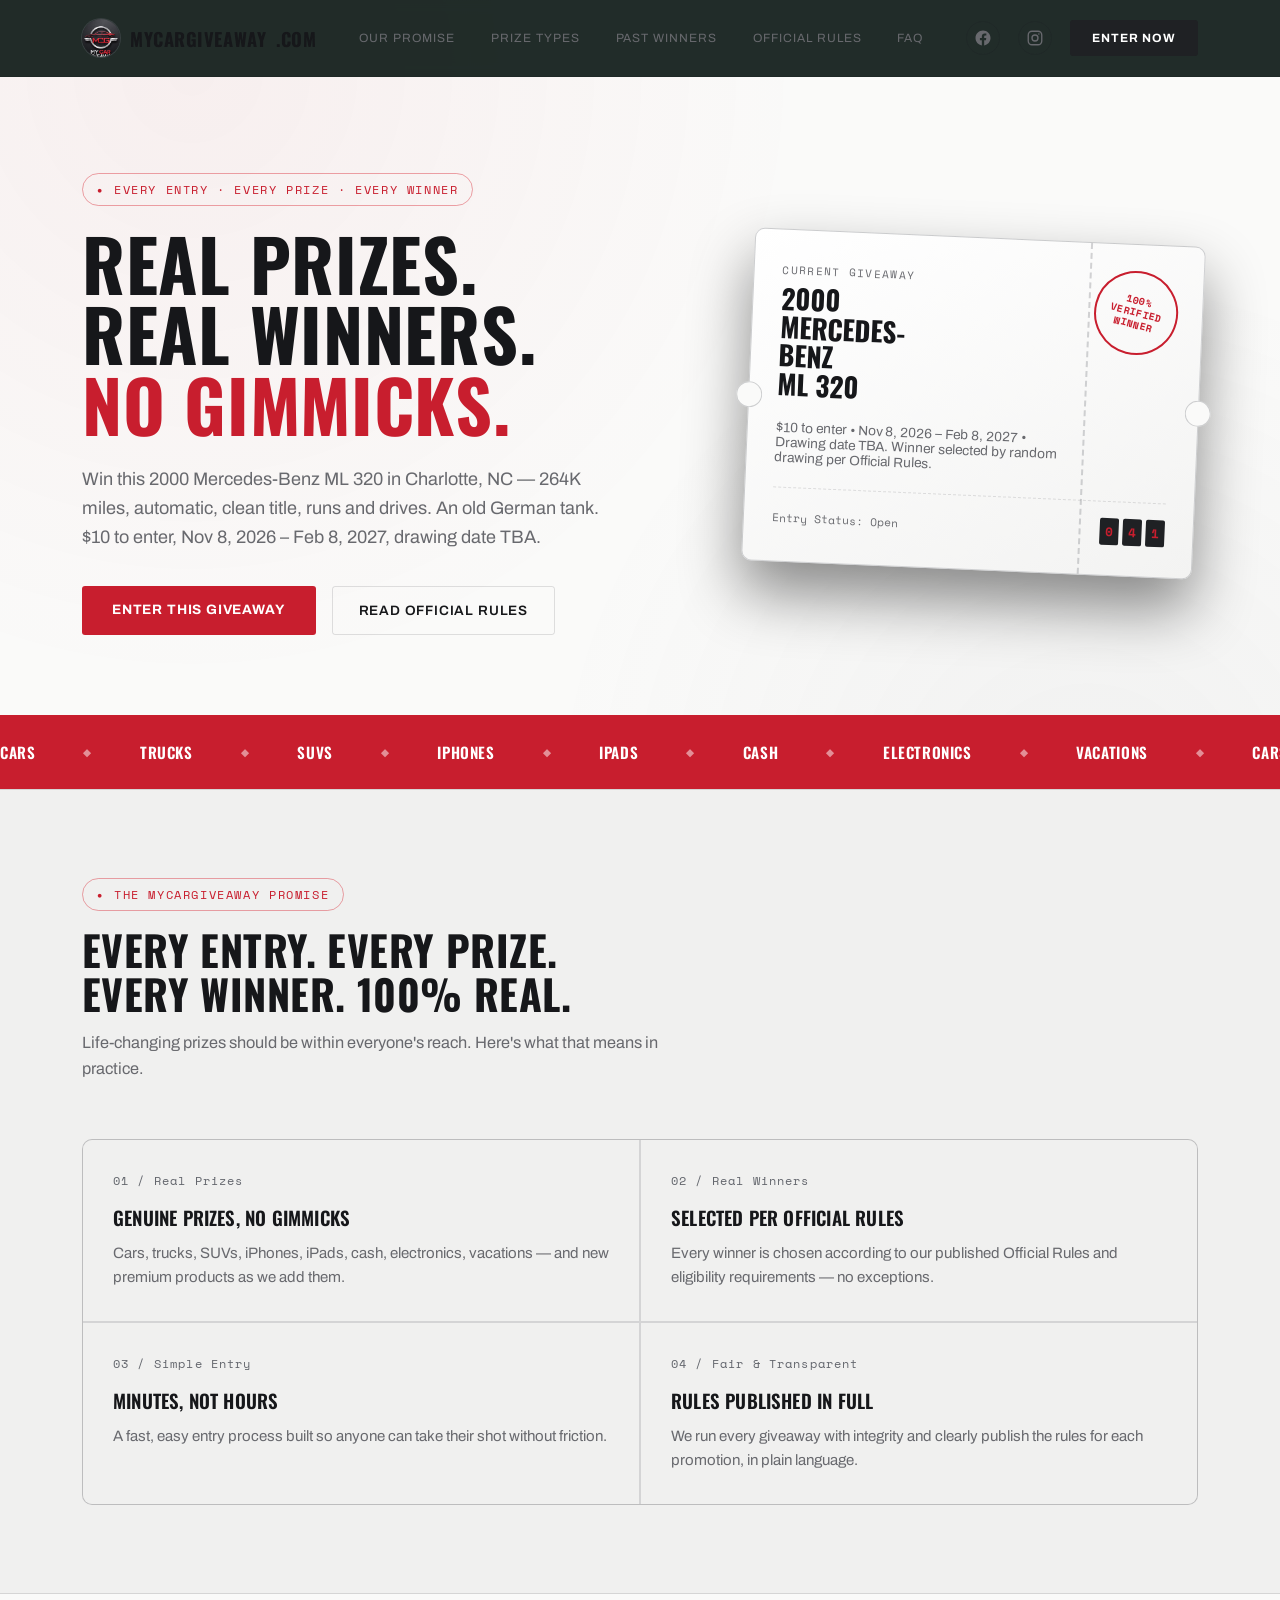
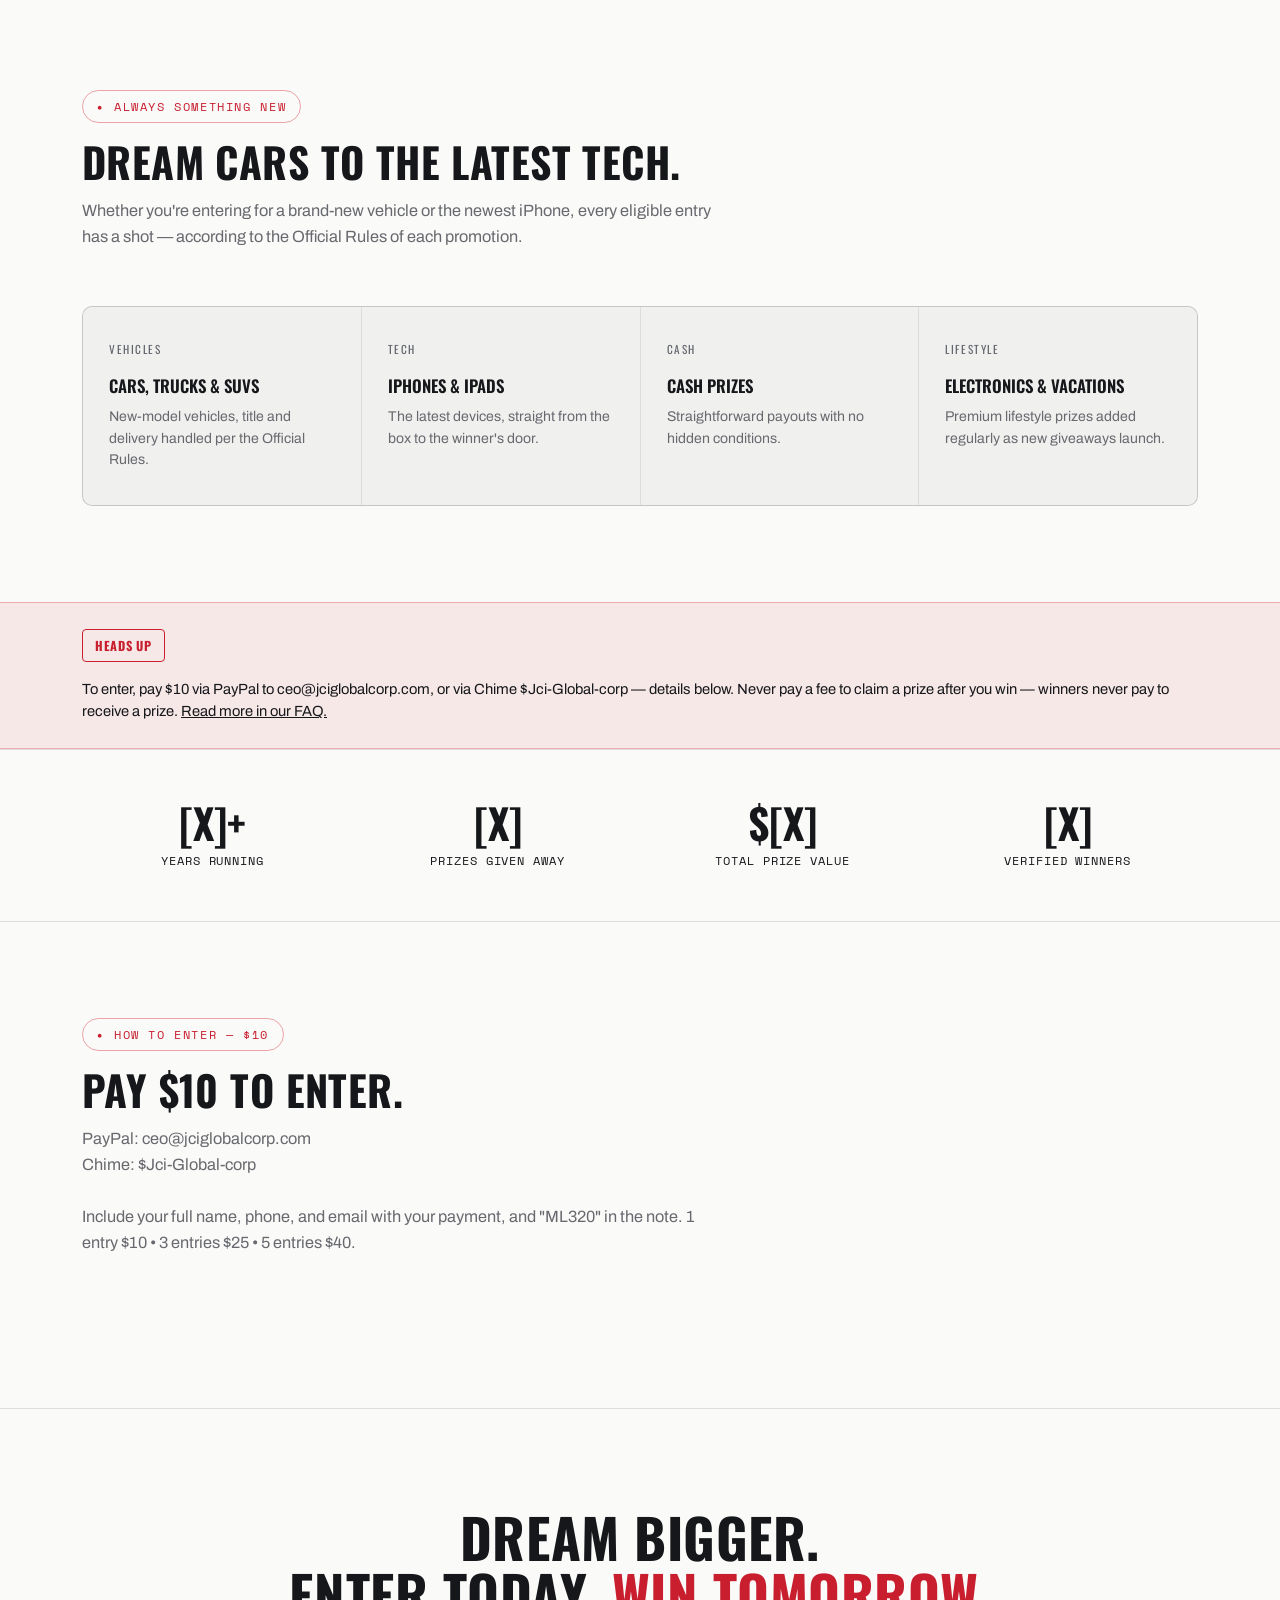
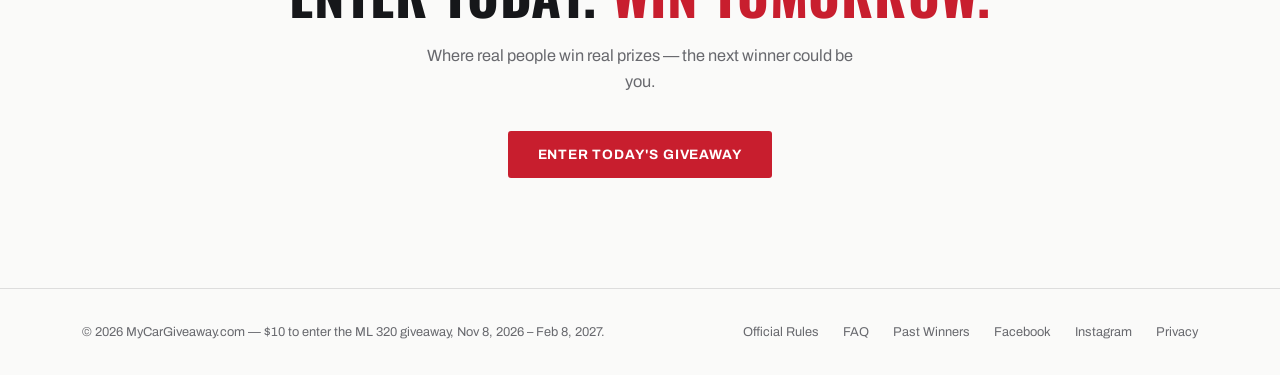
==== commit 25622e58: "Add entry bundles: 1 for $10, 3 for $25, 5 for $40" ====
--- a/index.html
+++ b/index.html
@@ -142,7 +142,7 @@
     <div class="section-head">
       <div class="eyebrow">How to enter — $10</div>
       <h2 class="display">Pay $10 to enter.</h2>
-      <p>PayPal: ceo@jciglobalcorp.com<br>Chime: $Jci-Global-corp<br><br>Include your full name, phone, and email with your payment, and "ML320" in the note. $10 per entry.</p>
+      <p>PayPal: ceo@jciglobalcorp.com<br>Chime: $Jci-Global-corp<br><br>Include your full name, phone, and email with your payment, and "ML320" in the note. 1 entry $10 • 3 entries $25 • 5 entries $40.</p>
     </div>
   </div>
 </section>
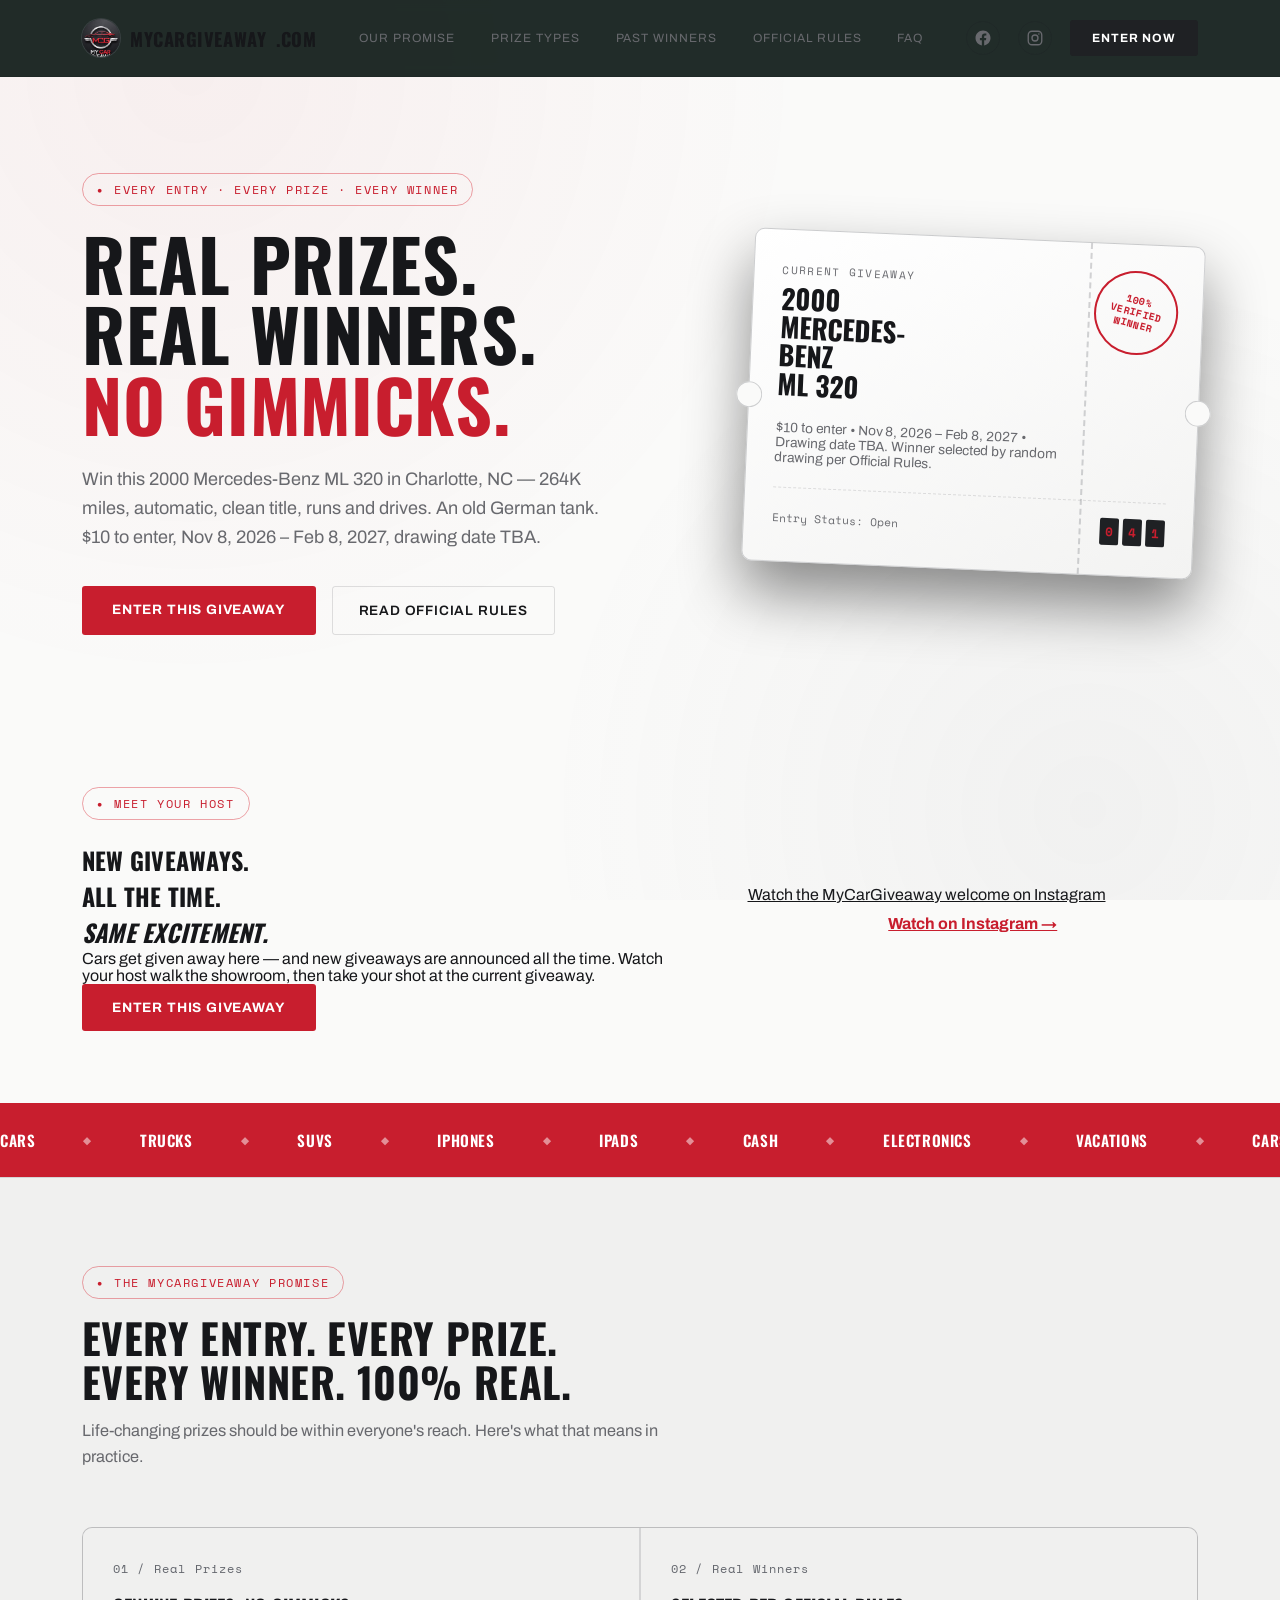
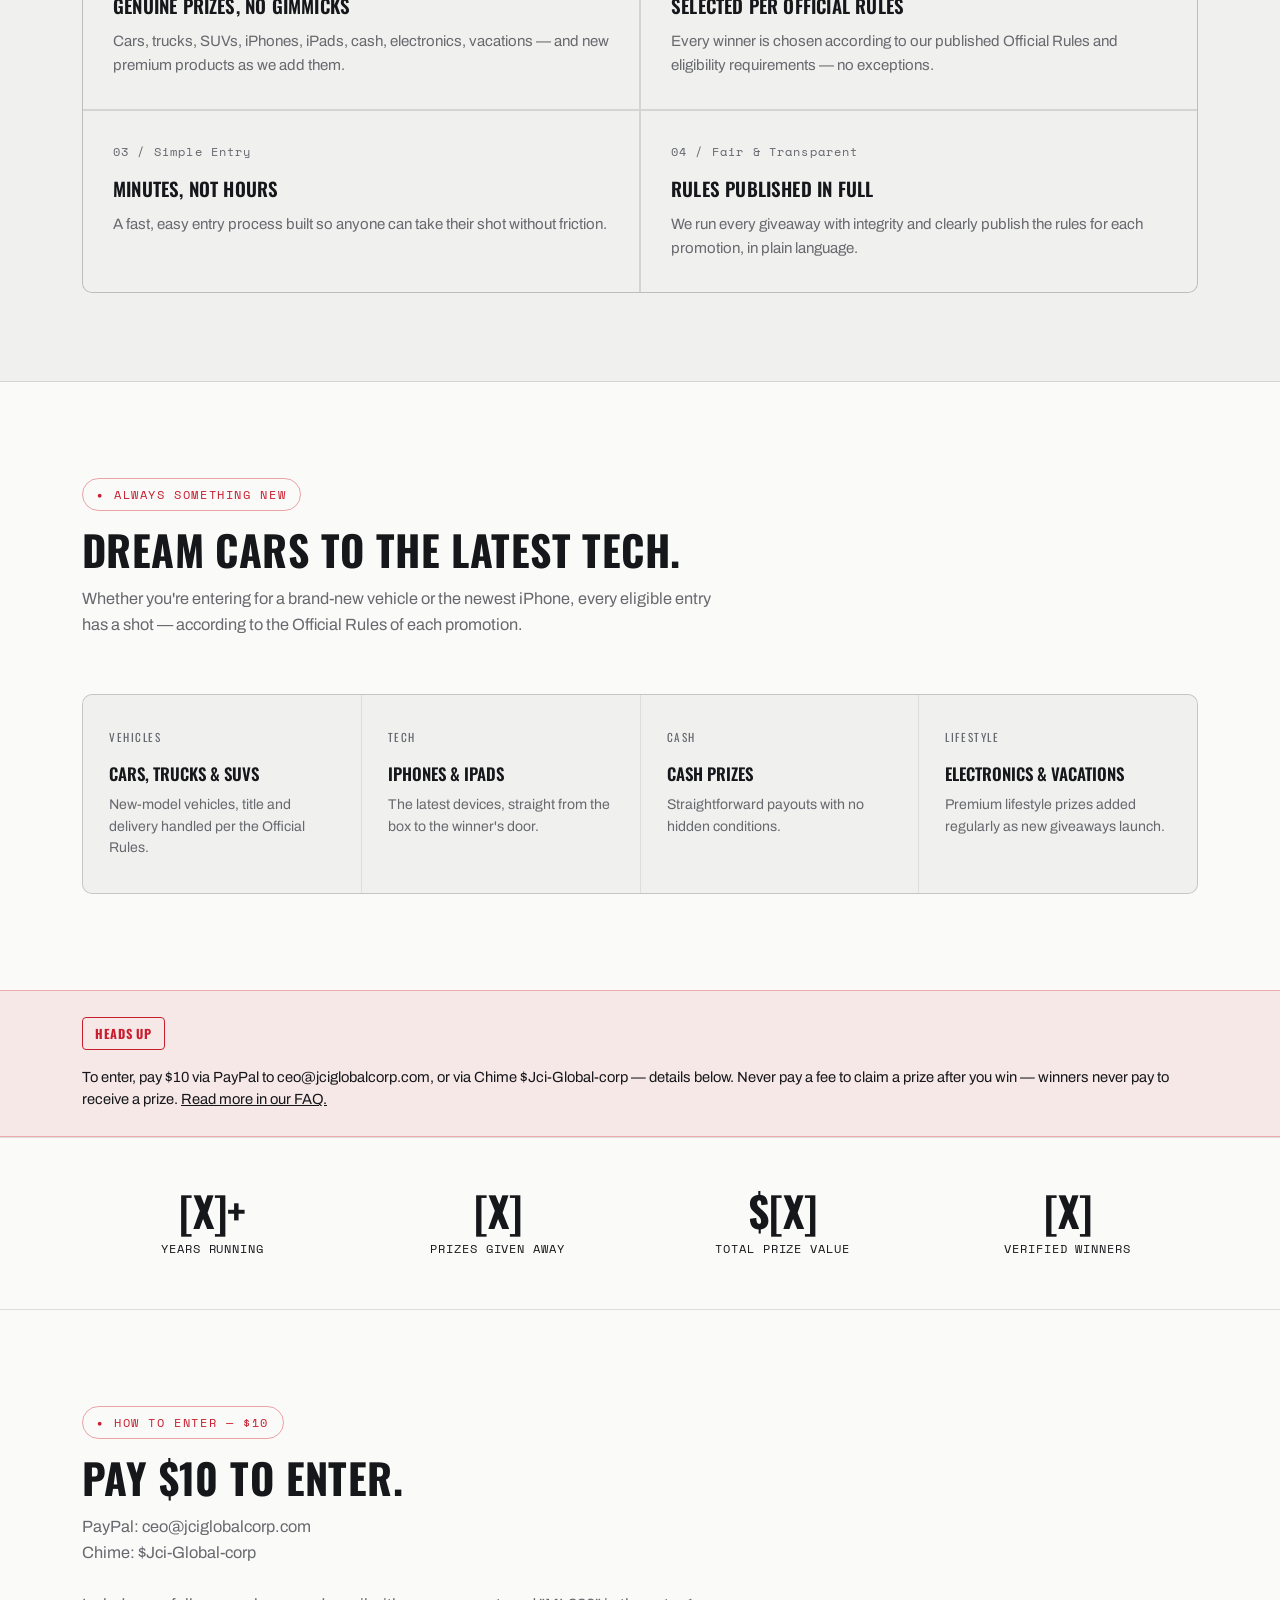
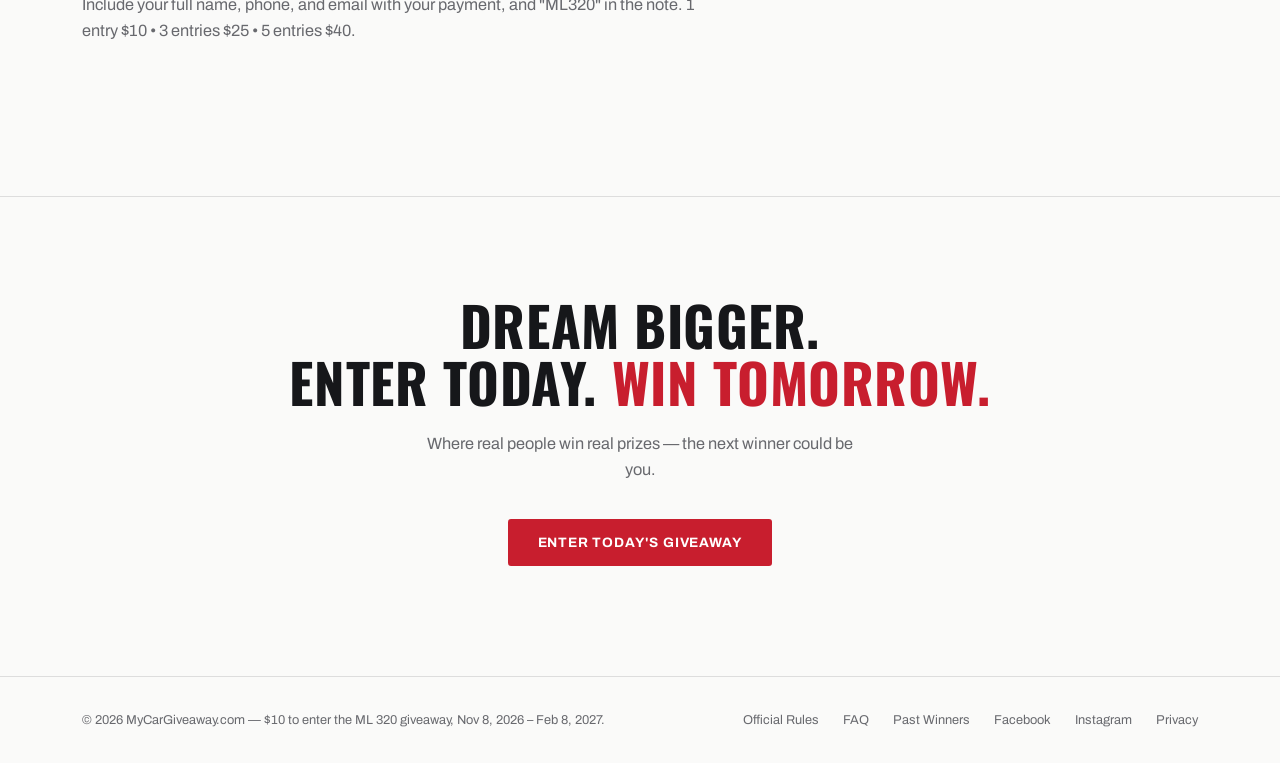
==== commit aca4f25c: "Add general presenter welcome video to homepage" ====
--- a/index.html
+++ b/index.html
@@ -28,7 +28,7 @@
       <a class="fb-icon" href="https://www.instagram.com/mycargiveaway" target="_blank" rel="noopener" aria-label="MyCarGiveaway on Instagram">
       <svg width="18" height="18" viewBox="0 0 24 24" fill="none" stroke="currentColor" stroke-width="1.8" aria-hidden="true"><rect x="3" y="3" width="18" height="18" rx="5"/><circle cx="12" cy="12" r="4"/><circle cx="17.2" cy="6.8" r="1" fill="currentColor" stroke="none"/></svg>
     </a>
-      <a class="navcta" href="#enter">Enter Now</a>
+      <a class="navcta" href="signup.html">Enter Now</a>
     </div>
   </nav>
 </header>
@@ -40,7 +40,7 @@
       <h1 class="display">Real prizes.<br>Real winners.<br><em>No gimmicks.</em></h1>
       <p class="lede">Win this 2000 Mercedes-Benz ML 320 in Charlotte, NC — 264K miles, automatic, clean title, runs and drives. An old German tank. $10 to enter, Nov 8, 2026 – Feb 8, 2027, drawing date TBA.</p>
       <div class="hero-ctas">
-        <a class="btn-primary" href="#enter">Enter This Giveaway</a>
+        <a class="btn-primary" href="signup.html">Enter This Giveaway</a>
         <a class="btn-ghost" href="official-rules.html">Read Official Rules</a>
       </div>
     </div>
@@ -61,6 +61,31 @@
       </div>
     </div>
   </div>
+</section>
+
+
+<section class="host">
+  <style>
+    .host{padding:72px 0;}
+    .host-video{max-width:480px;margin:0 auto;width:100%;}
+    .host-video .instagram-media{margin:0 auto !important;}
+    .host-link{display:block;text-align:center;margin-top:12px;font-weight:700;color:var(--accent);}
+  </style>
+  <div class="wrap hero-grid">
+    <div>
+      <div class="eyebrow">Meet your host</div>
+      <h2 class="display">New giveaways.<br>All the time.<br><em>Same excitement.</em></h2>
+      <p class="lede">Cars get given away here — and new giveaways are announced all the time. Watch your host walk the showroom, then take your shot at the current giveaway.</p>
+      <div class="hero-ctas">
+        <a class="btn-primary" href="signup.html">Enter This Giveaway</a>
+      </div>
+    </div>
+    <div class="host-video">
+      <blockquote class="instagram-media" data-instgrm-permalink="https://www.instagram.com/reel/DfgLPEzDutO/" data-instgrm-version="14"><a href="https://www.instagram.com/reel/DfgLPEzDutO/" target="_blank" rel="noopener">Watch the MyCarGiveaway welcome on Instagram</a></blockquote>
+      <a class="host-link" href="https://www.instagram.com/reel/DfgLPEzDutO/" target="_blank" rel="noopener">Watch on Instagram &rarr;</a>
+    </div>
+  </div>
+  <script async src="https://www.instagram.com/embed.js"></script>
 </section>
 
 <div class="strip" aria-hidden="true">
@@ -151,7 +176,7 @@
   <div class="wrap">
     <h2 class="display">Dream bigger.<br>Enter today. <em>Win tomorrow.</em></h2>
     <p>Where real people win real prizes — the next winner could be you.</p>
-    <a class="btn-primary" href="#">Enter Today's Giveaway</a>
+    <a class="btn-primary" href="signup.html">Enter Today's Giveaway</a>
   </div>
 </section>
 
